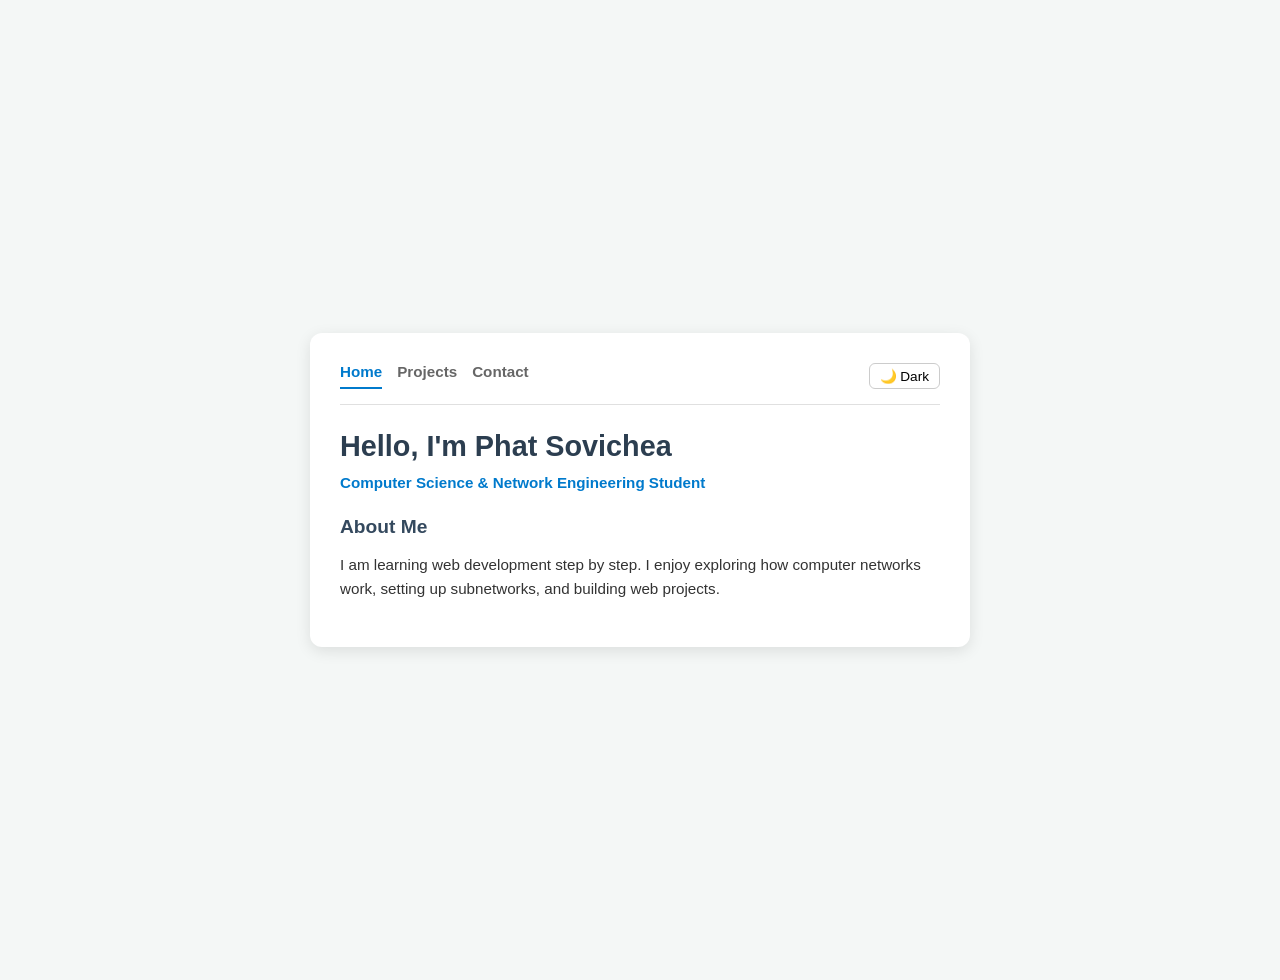
==== index.html @ 4f184385 "Added dark mode feature" ====
<!DOCTYPE html>
<html lang="en">
<head>
    <meta charset="UTF-8">
    <meta name="viewport" content="width=device-width, initial-scale=1.0">
    <title>My Portfolio | Home</title>
    <link rel="stylesheet" href="style.css">
</head>
<body>

    <div class="portfolio-card">
        <header>
            <nav class="navbar">
                <a href="index.html" class="active">Home</a>
                <a href="projects.html">Projects</a>
                <a href="contact.html">Contact</a>
                <button id="theme-toggle" class="theme-btn">🌙 Dark</button>
            </nav>
            <h1>Hello, I'm Phat Sovichea</h1>
            <p class="subtitle">Computer Science & Network Engineering Student</p>
        </header>

        <main>
            <section>
                <h2>About Me</h2>
                <p>I am learning web development step by step. I enjoy exploring how computer networks work, setting up subnetworks, and building web projects.</p>
            </section>
        </main>
    </div>

    <script src="script.js"></script>

</body>
</html>
---- style.css ----
/* 1. Global Setup */
body {
    font-family: 'Segoe UI', Tahoma, Geneva, Verdana, sans-serif;
    background-color: #f4f7f6;
    color: #333333;
    margin: 0;
    padding: 40px 20px;
    display: flex;
    justify-content: center;
    align-items: center;
    min-height: 100vh;
}

/* 2. Main Card Container */
.portfolio-card {
    background-color: #ffffff;
    max-width: 600px;
    width: 100%;
    padding: 30px;
    border-radius: 12px;
    box-shadow: 0 4px 15px rgba(0, 0, 0, 0.1);
}

/* 3. Navigation Bar Styling */
.navbar {
    display: flex;
    gap: 15px;
    margin-bottom: 25px;
    border-bottom: 1px solid #e0e0e0;
    padding-bottom: 15px;
}

.navbar a {
    text-decoration: none;
    color: #666666;
    font-weight: 600;
    font-size: 0.95rem;
    transition: color 0.2s ease;
}

.navbar a:hover {
    color: #007acc;
}

.navbar a.active {
    color: #007acc;
    border-bottom: 2px solid #007acc;
    padding-bottom: 4px;
}

/* 4. Typography & Headers */
h1 {
    color: #2c3e50;
    margin: 0 0 8px 0;
    font-size: 1.8rem;
}

.subtitle {
    color: #007acc;
    font-weight: 600;
    margin: 0 0 20px 0;
}

h2 {
    color: #34495e;
    font-size: 1.2rem;
    margin-top: 15px;
    margin-bottom: 8px;
}

p, li {
    line-height: 1.6;
    font-size: 0.95rem;
}

/* 5. Project Cards */
.project-item {
    background-color: #f8fafc;
    border-left: 4px solid #007acc;
    padding: 12px 18px;
    margin-bottom: 15px;
    border-radius: 0 8px 8px 0;
}

.contact-links {
    list-style: none;
    padding-left: 0;
}

.contact-links li {
    margin-bottom: 10px;
}

/* 6. Dark Mode Styles */
body.dark-mode {
    background-color: #1a1a2e;
    color: #e0e0e0;
}

body.dark-mode .portfolio-card {
    background-color: #16213e;
    box-shadow: 0 4px 15px rgba(0, 0, 0, 0.5);
}

body.dark-mode h1, 
body.dark-mode h2 {
    color: #ffffff;
}

body.dark-mode .navbar a {
    color: #a0a0a0;
}

body.dark-mode .navbar a:hover,
body.dark-mode .navbar a.active {
    color: #4ea8de;
    border-color: #4ea8de;
}

body.dark-mode .project-item {
    background-color: #0f3460;
    border-left-color: #4ea8de;
}

/* Button Styling */
.theme-btn {
    margin-left: auto;
    background: transparent;
    border: 1px solid #ccc;
    padding: 4px 10px;
    border-radius: 6px;
    cursor: pointer;
    font-size: 0.85rem;
    transition: all 0.2s ease;
}

body.dark-mode .theme-btn {
    border-color: #4ea8de;
    color: #ffffff;
}
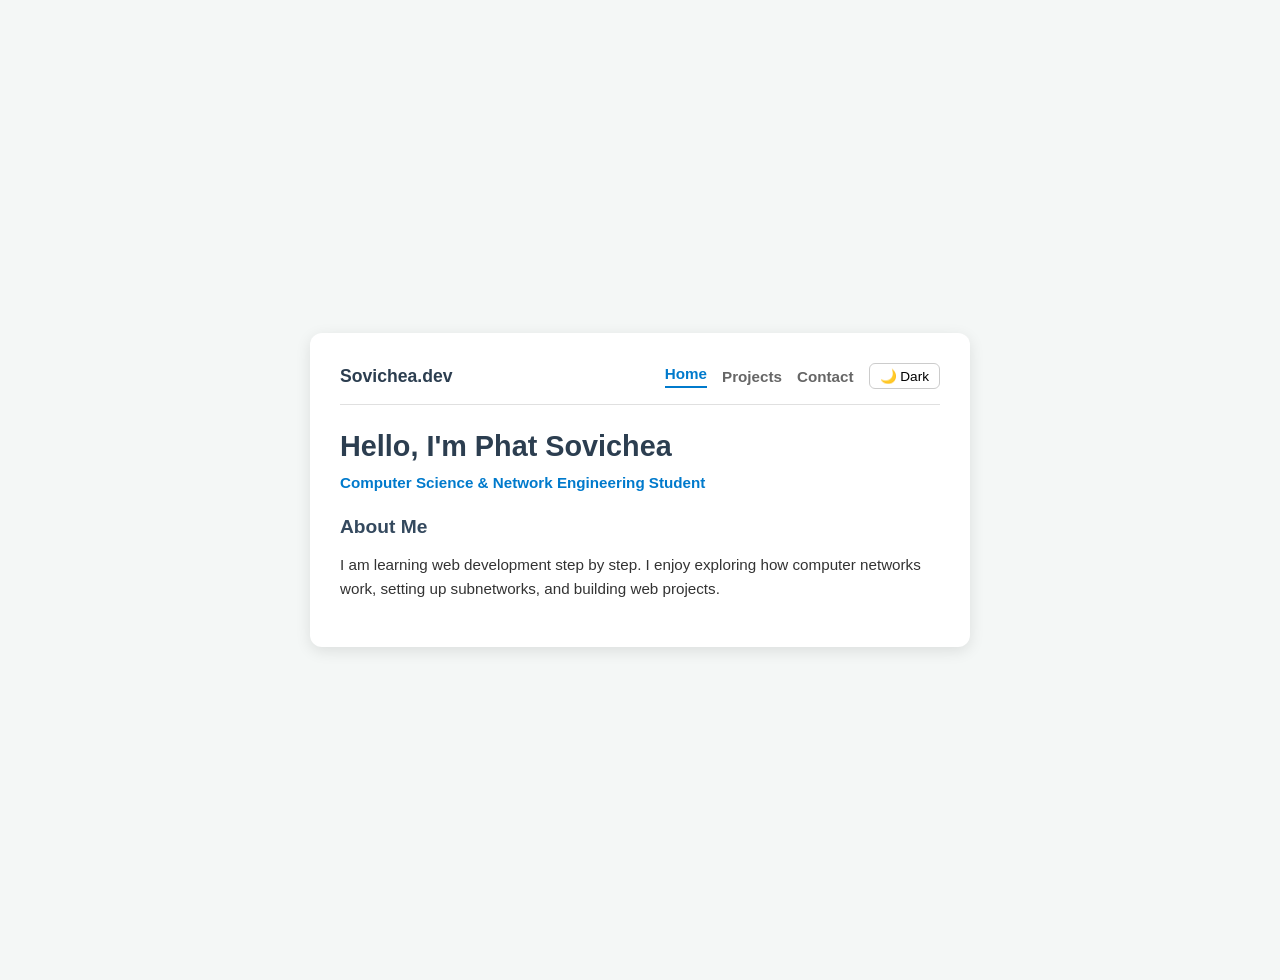
==== commit 5c93dad5: "Added mobile media queries and hamburger menu toggle" ====
--- a/index.html
+++ b/index.html
@@ -11,10 +11,15 @@
     <div class="portfolio-card">
         <header>
             <nav class="navbar">
-                <a href="index.html" class="active">Home</a>
-                <a href="projects.html">Projects</a>
-                <a href="contact.html">Contact</a>
-                <button id="theme-toggle" class="theme-btn">🌙 Dark</button>
+                <span class="logo">Sovichea.dev</span>
+                <button id="hamburger-btn" class="hamburger-btn" aria-label="Toggle Navigation">☰</button>
+                
+                <div id="nav-links" class="nav-links">
+                    <a href="index.html" class="nav-link active">Home</a>
+                    <a href="projects.html" class="nav-link">Projects</a>
+                    <a href="contact.html" class="nav-link">Contact</a>
+                    <button id="theme-toggle" class="theme-btn">🌙 Dark</button>
+                </div>
             </nav>
             <h1>Hello, I'm Phat Sovichea</h1>
             <p class="subtitle">Computer Science & Network Engineering Student</p>
--- a/style.css
+++ b/style.css
@@ -24,10 +24,24 @@
 /* 3. Navigation Bar Styling */
 .navbar {
     display: flex;
-    gap: 15px;
+    justify-content: space-between;
+    align-items: center;
     margin-bottom: 25px;
     border-bottom: 1px solid #e0e0e0;
     padding-bottom: 15px;
+    flex-wrap: wrap;
+}
+
+.logo {
+    font-weight: 700;
+    font-size: 1.1rem;
+    color: #2c3e50;
+}
+
+.nav-links {
+    display: flex;
+    align-items: center;
+    gap: 15px;
 }
 
 .navbar a {
@@ -46,6 +60,15 @@
     color: #007acc;
     border-bottom: 2px solid #007acc;
     padding-bottom: 4px;
+}
+
+.hamburger-btn {
+    display: none; /* Hidden on desktop screens */
+    background: transparent;
+    border: none;
+    font-size: 1.4rem;
+    cursor: pointer;
+    color: #333333;
 }
 
 /* 4. Typography & Headers */
@@ -137,4 +160,223 @@
 body.dark-mode .theme-btn {
     border-color: #4ea8de;
     color: #ffffff;
+}
+
+/* 7. Search & Filter Bar */
+.filter-controls {
+    margin-bottom: 20px;
+    display: flex;
+    flex-direction: column;
+    gap: 12px;
+}
+
+#search-input {
+    width: 100%;
+    padding: 10px 14px;
+    border: 1px solid #d0d7de;
+    border-radius: 6px;
+    font-size: 0.9rem;
+    box-sizing: border-box;
+    outline: none;
+}
+
+#search-input:focus {
+    border-color: #007acc;
+}
+
+.filter-buttons {
+    display: flex;
+    gap: 8px;
+    flex-wrap: wrap;
+}
+
+.filter-btn {
+    background-color: #eef2f5;
+    border: none;
+    padding: 6px 14px;
+    border-radius: 20px;
+    font-size: 0.85rem;
+    cursor: pointer;
+    font-weight: 600;
+    color: #555555;
+    transition: all 0.2s ease;
+}
+
+.filter-btn:hover,
+.filter-btn.active {
+    background-color: #007acc;
+    color: #ffffff;
+}
+
+/* Tag Badges on Cards */
+.tags {
+    display: flex;
+    gap: 6px;
+    margin-top: 10px;
+}
+
+.tag-badge {
+    background-color: #e2e8f0;
+    color: #334155;
+    font-size: 0.75rem;
+    padding: 2px 8px;
+    border-radius: 4px;
+    font-weight: 600;
+}
+
+/* Dark Mode Overrides for Filters */
+body.dark-mode #search-input {
+    background-color: #0f3460;
+    border-color: #1f4287;
+    color: #ffffff;
+}
+
+body.dark-mode .filter-btn {
+    background-color: #0f3460;
+    color: #a0a0a0;
+}
+
+body.dark-mode .filter-btn:hover,
+body.dark-mode .filter-btn.active {
+    background-color: #4ea8de;
+    color: #ffffff;
+}
+
+body.dark-mode .tag-badge {
+    background-color: #1f4287;
+    color: #e0e0e0;
+}
+
+/* 8. Contact Form Styles */
+#contact-form {
+    display: flex;
+    flex-direction: column;
+    gap: 16px;
+    margin-top: 10px;
+}
+
+.form-group {
+    display: flex;
+    flex-direction: column;
+    gap: 6px;
+}
+
+.form-group label {
+    font-size: 0.85rem;
+    font-weight: 600;
+    color: #444444;
+}
+
+.form-group input,
+.form-group textarea {
+    padding: 10px 12px;
+    border: 1px solid #d0d7de;
+    border-radius: 6px;
+    font-size: 0.9rem;
+    font-family: inherit;
+    outline: none;
+    transition: border-color 0.2s ease;
+}
+
+.form-group input:focus,
+.form-group textarea:focus {
+    border-color: #007acc;
+}
+
+.submit-btn {
+    background-color: #007acc;
+    color: #ffffff;
+    border: none;
+    padding: 12px;
+    border-radius: 6px;
+    font-weight: 600;
+    font-size: 0.95rem;
+    cursor: pointer;
+    transition: background-color 0.2s ease;
+}
+
+.submit-btn:hover {
+    background-color: #005999;
+}
+
+.form-status {
+    font-size: 0.85rem;
+    margin-top: 8px;
+    font-weight: 600;
+}
+
+.form-status.success {
+    color: #2e7d32;
+}
+
+.form-status.error {
+    color: #d32f2f;
+}
+
+/* Dark Mode Overrides for Form */
+body.dark-mode .form-group label {
+    color: #e0e0e0;
+}
+
+body.dark-mode .form-group input,
+body.dark-mode .form-group textarea {
+    background-color: #0f3460;
+    border-color: #1f4287;
+    color: #ffffff;
+}
+
+body.dark-mode .submit-btn {
+    background-color: #4ea8de;
+}
+
+body.dark-mode .submit-btn:hover {
+    background-color: #3a86b7;
+}
+
+/* 9. Mobile Responsive Media Queries */
+@media (max-width: 600px) {
+    body {
+        padding: 15px 10px;
+    }
+
+    .portfolio-card {
+        padding: 20px;
+    }
+
+    .hamburger-btn {
+        display: block; /* Show hamburger button on small screens */
+    }
+
+    .nav-links {
+        display: none; /* Hide navigation links by default on mobile */
+        flex-direction: column;
+        width: 100%;
+        gap: 12px;
+        margin-top: 15px;
+        padding-top: 15px;
+        border-top: 1px solid #e0e0e0;
+        align-items: flex-start;
+    }
+
+    .nav-links.active {
+        display: flex; /* Display links when active class is toggled */
+    }
+
+    .theme-btn {
+        margin-left: 0;
+        width: 100%;
+    }
+}
+
+/* Dark Mode Overrides for Mobile Menu */
+body.dark-mode .logo {
+    color: #ffffff;
+}
+
+body.dark-mode .hamburger-btn {
+    color: #ffffff;
+}
+
+body.dark-mode .nav-links {
+    border-top-color: #1f4287;
 }
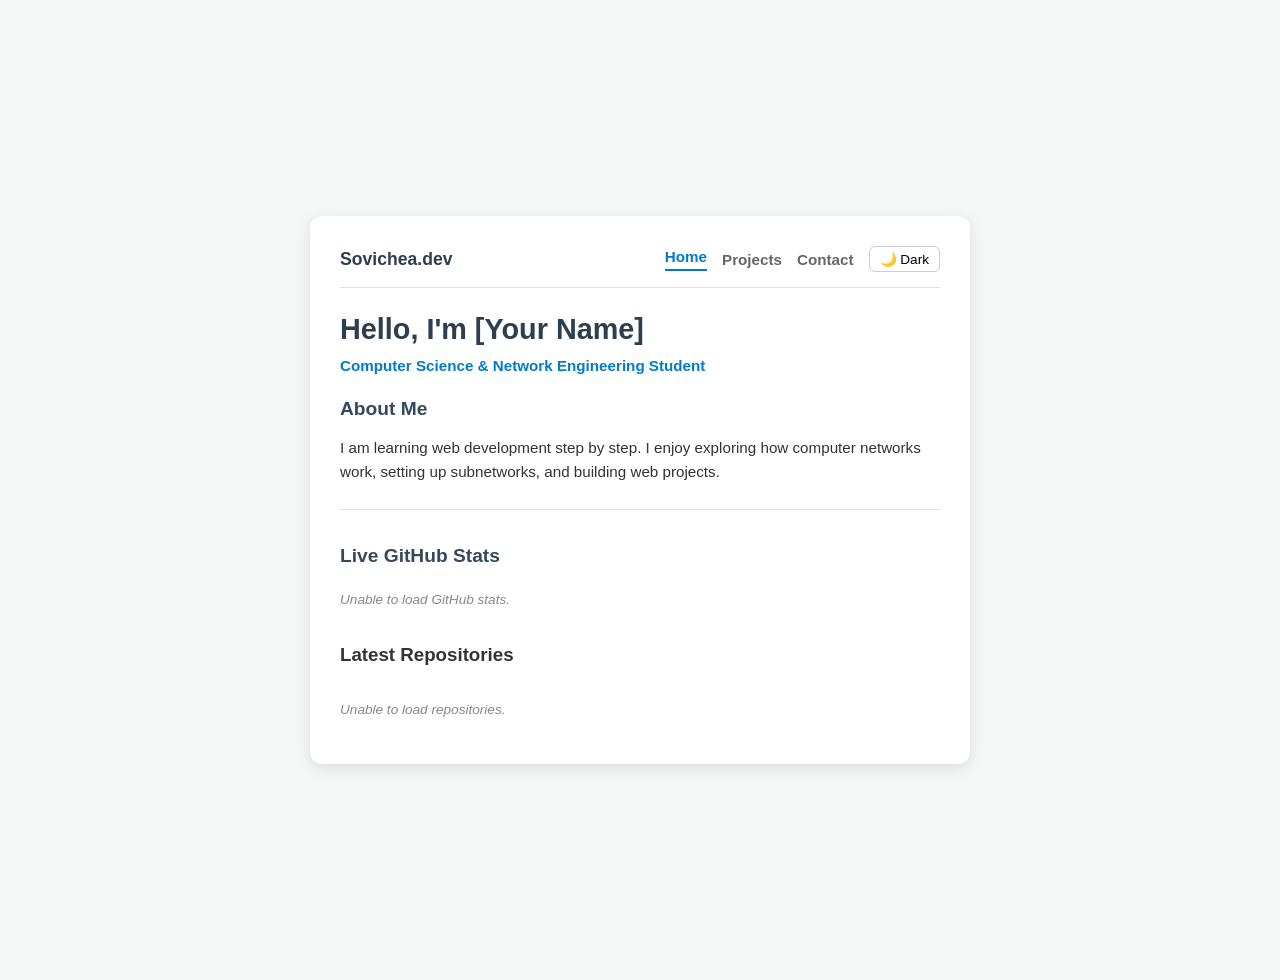
==== commit e57d7059: "Integrated live GitHub profile stats and repos API" ====
--- a/index.html
+++ b/index.html
@@ -13,7 +13,7 @@
             <nav class="navbar">
                 <span class="logo">Sovichea.dev</span>
                 <button id="hamburger-btn" class="hamburger-btn" aria-label="Toggle Navigation">☰</button>
-                
+
                 <div id="nav-links" class="nav-links">
                     <a href="index.html" class="nav-link active">Home</a>
                     <a href="projects.html" class="nav-link">Projects</a>
@@ -21,7 +21,7 @@
                     <button id="theme-toggle" class="theme-btn">🌙 Dark</button>
                 </div>
             </nav>
-            <h1>Hello, I'm Phat Sovichea</h1>
+            <h1>Hello, I'm [Your Name]</h1>
             <p class="subtitle">Computer Science & Network Engineering Student</p>
         </header>
 
@@ -30,10 +30,22 @@
                 <h2>About Me</h2>
                 <p>I am learning web development step by step. I enjoy exploring how computer networks work, setting up subnetworks, and building web projects.</p>
             </section>
+
+            <!-- Live GitHub Stats & Recent Repos Section -->
+            <section class="github-section">
+                <h2>Live GitHub Stats</h2>
+                <div id="github-stats" class="github-stats-container">
+                    <p class="loading-text">Loading GitHub profile...</p>
+                </div>
+
+                <h3>Latest Repositories</h3>
+                <div id="github-repos" class="github-repos-list">
+                    <p class="loading-text">Fetching latest projects...</p>
+                </div>
+            </section>
         </main>
     </div>
 
     <script src="script.js"></script>
-
 </body>
 </html>
--- a/style.css
+++ b/style.css
@@ -379,4 +379,120 @@
 
 body.dark-mode .nav-links {
     border-top-color: #1f4287;
+}
+
+/* 10. Live GitHub Stats & Repos */
+.github-section {
+    margin-top: 25px;
+    border-top: 1px solid #e0e0e0;
+    padding-top: 20px;
+}
+
+.github-stats-container {
+    display: flex;
+    gap: 15px;
+    margin-bottom: 20px;
+}
+
+.stat-box {
+    flex: 1;
+    background-color: #f8fafc;
+    border: 1px solid #e2e8f0;
+    padding: 12px;
+    border-radius: 8px;
+    text-align: center;
+}
+
+.stat-number {
+    display: block;
+    font-size: 1.4rem;
+    font-weight: 700;
+    color: #007acc;
+}
+
+.stat-label {
+    font-size: 0.8rem;
+    color: #64748b;
+}
+
+.github-repos-list {
+    display: flex;
+    flex-direction: column;
+    gap: 10px;
+}
+
+.repo-card {
+    background-color: #ffffff;
+    border: 1px solid #e2e8f0;
+    padding: 12px 16px;
+    border-radius: 8px;
+    text-decoration: none;
+    color: inherit;
+    transition: transform 0.2s ease, border-color 0.2s ease;
+}
+
+.repo-card:hover {
+    transform: translateY(-2px);
+    border-color: #007acc;
+}
+
+.repo-header {
+    display: flex;
+    justify-content: space-between;
+    align-items: center;
+}
+
+.repo-title {
+    font-weight: 600;
+    color: #007acc;
+    font-size: 0.95rem;
+}
+
+.repo-stars {
+    font-size: 0.8rem;
+    color: #64748b;
+}
+
+.repo-desc {
+    font-size: 0.85rem;
+    color: #475569;
+    margin: 6px 0 0 0;
+}
+
+.loading-text {
+    font-size: 0.85rem;
+    color: #888888;
+    font-style: italic;
+}
+
+/* Dark Mode Overrides for GitHub Section */
+body.dark-mode .github-section {
+    border-top-color: #1f4287;
+}
+
+body.dark-mode .stat-box {
+    background-color: #0f3460;
+    border-color: #1f4287;
+}
+
+body.dark-mode .stat-number {
+    color: #4ea8de;
+}
+
+body.dark-mode .stat-label {
+    color: #a0a0a0;
+}
+
+body.dark-mode .repo-card {
+    background-color: #0f3460;
+    border-color: #1f4287;
+}
+
+body.dark-mode .repo-title {
+    color: #4ea8de;
+}
+
+body.dark-mode .repo-desc,
+body.dark-mode .repo-stars {
+    color: #cbd5e1;
 }
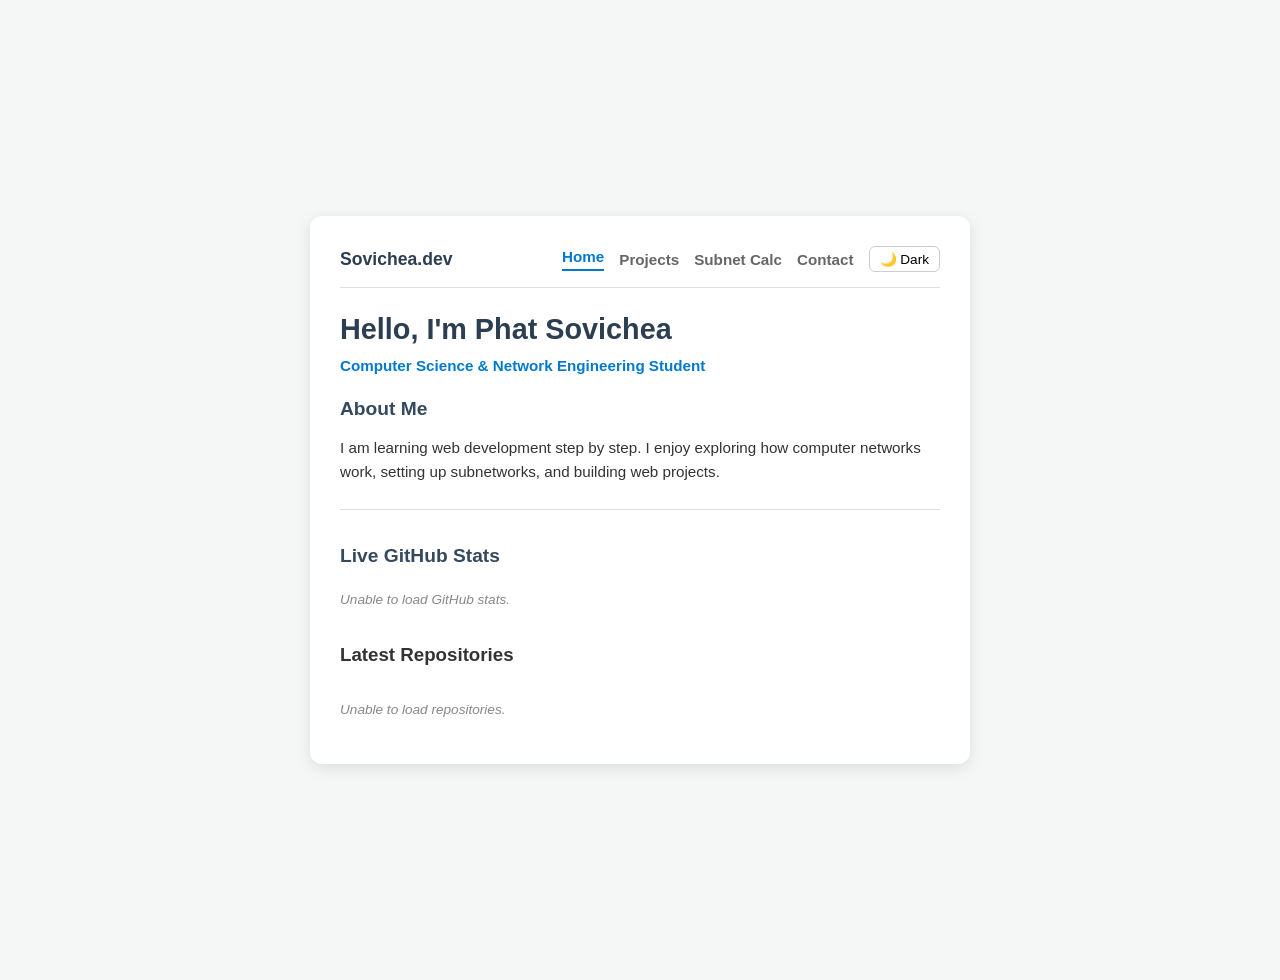
==== commit db29f837: "Added interactive IPv4 Subnet Calculator tool" ====
--- a/index.html
+++ b/index.html
@@ -17,11 +17,12 @@
                 <div id="nav-links" class="nav-links">
                     <a href="index.html" class="nav-link active">Home</a>
                     <a href="projects.html" class="nav-link">Projects</a>
+                    <a href="subnet.html" class="nav-link">Subnet Calc</a>
                     <a href="contact.html" class="nav-link">Contact</a>
                     <button id="theme-toggle" class="theme-btn">🌙 Dark</button>
                 </div>
             </nav>
-            <h1>Hello, I'm [Your Name]</h1>
+            <h1>Hello, I'm Phat Sovichea</h1>
             <p class="subtitle">Computer Science & Network Engineering Student</p>
         </header>
 
--- a/style.css
+++ b/style.css
@@ -495,4 +495,65 @@
 body.dark-mode .repo-desc,
 body.dark-mode .repo-stars {
     color: #cbd5e1;
+}
+
+/* 11. Subnet Calculator Tool */
+.subnet-tool {
+    display: flex;
+    flex-direction: column;
+    gap: 16px;
+}
+
+.subnet-results-card {
+    background-color: #f8fafc;
+    border: 1px solid #e2e8f0;
+    border-radius: 8px;
+    padding: 16px;
+    margin-top: 10px;
+    display: flex;
+    flex-direction: column;
+    gap: 10px;
+}
+
+.result-row {
+    display: flex;
+    justify-content: space-between;
+    align-items: center;
+    border-bottom: 1px dashed #e2e8f0;
+    padding-bottom: 8px;
+    font-size: 0.9rem;
+}
+
+.result-row:last-child {
+    border-bottom: none;
+    padding-bottom: 0;
+}
+
+.result-label {
+    font-weight: 600;
+    color: #475569;
+}
+
+.result-val {
+    font-family: 'Courier New', Courier, monospace;
+    font-weight: 700;
+    color: #007acc;
+}
+
+/* Dark Mode Overrides for Subnet Tool */
+body.dark-mode .subnet-results-card {
+    background-color: #0f3460;
+    border-color: #1f4287;
+}
+
+body.dark-mode .result-row {
+    border-bottom-color: #1f4287;
+}
+
+body.dark-mode .result-label {
+    color: #cbd5e1;
+}
+
+body.dark-mode .result-val {
+    color: #4ea8de;
 }
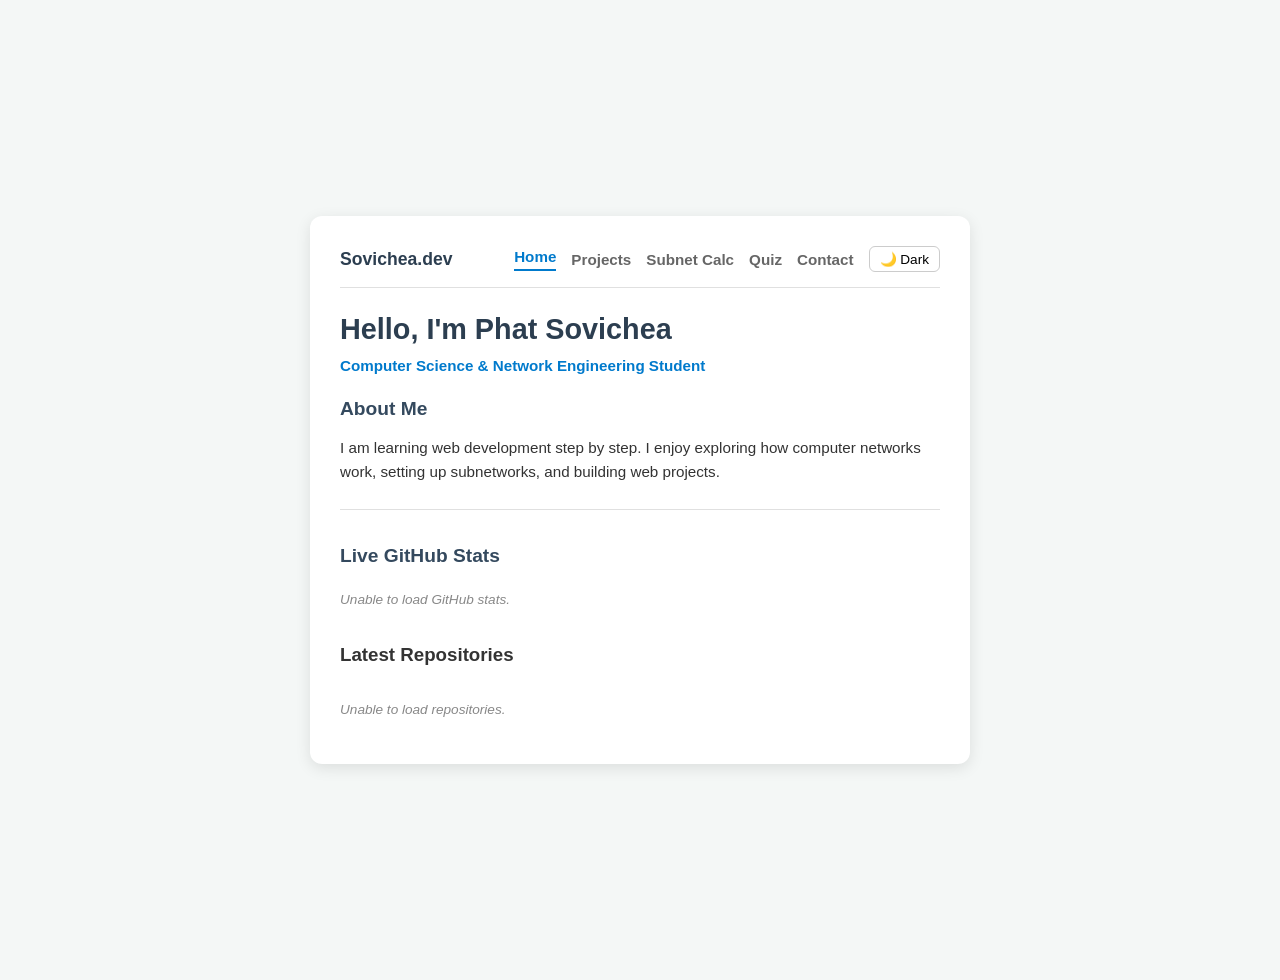
==== commit a7e24aee: "Added clean interactive CS and Networking quiz widget" ====
--- a/index.html
+++ b/index.html
@@ -18,6 +18,7 @@
                     <a href="index.html" class="nav-link active">Home</a>
                     <a href="projects.html" class="nav-link">Projects</a>
                     <a href="subnet.html" class="nav-link">Subnet Calc</a>
+                    <a href="quiz.html" class="nav-link">Quiz</a>
                     <a href="contact.html" class="nav-link">Contact</a>
                     <button id="theme-toggle" class="theme-btn">🌙 Dark</button>
                 </div>
--- a/style.css
+++ b/style.css
@@ -556,4 +556,84 @@
 
 body.dark-mode .result-val {
     color: #4ea8de;
+}
+
+/* 12. Knowledge Quiz Widget */
+.quiz-header {
+    display: flex;
+    justify-content: space-between;
+    font-size: 0.85rem;
+    font-weight: 600;
+    color: #64748b;
+    margin-bottom: 15px;
+}
+
+.options-container {
+    display: flex;
+    flex-direction: column;
+    gap: 10px;
+    margin: 20px 0;
+}
+
+.option-btn {
+    background-color: #f8fafc;
+    border: 1px solid #cbd5e1;
+    padding: 12px 16px;
+    border-radius: 8px;
+    font-size: 0.9rem;
+    text-align: left;
+    cursor: pointer;
+    transition: all 0.2s ease;
+    color: #334155;
+    font-weight: 500;
+}
+
+.option-btn:hover:not([disabled]) {
+    background-color: #e2e8f0;
+    border-color: #007acc;
+}
+
+.option-btn.correct {
+    background-color: #dcfce7;
+    border-color: #22c55e;
+    color: #15803d;
+}
+
+.option-btn.incorrect {
+    background-color: #fee2e2;
+    border-color: #ef4444;
+    color: #b91c1c;
+}
+
+.result-card {
+    text-align: center;
+    padding: 20px;
+}
+
+/* Dark Mode Overrides for Quiz */
+body.dark-mode .quiz-header {
+    color: #a0a0a0;
+}
+
+body.dark-mode .option-btn {
+    background-color: #0f3460;
+    border-color: #1f4287;
+    color: #e0e0e0;
+}
+
+body.dark-mode .option-btn:hover:not([disabled]) {
+    background-color: #1a4980;
+    border-color: #4ea8de;
+}
+
+body.dark-mode .option-btn.correct {
+    background-color: #064e3b;
+    border-color: #10b981;
+    color: #a7f3d0;
+}
+
+body.dark-mode .option-btn.incorrect {
+    background-color: #7f1d1d;
+    border-color: #f87171;
+    color: #fecaca;
 }
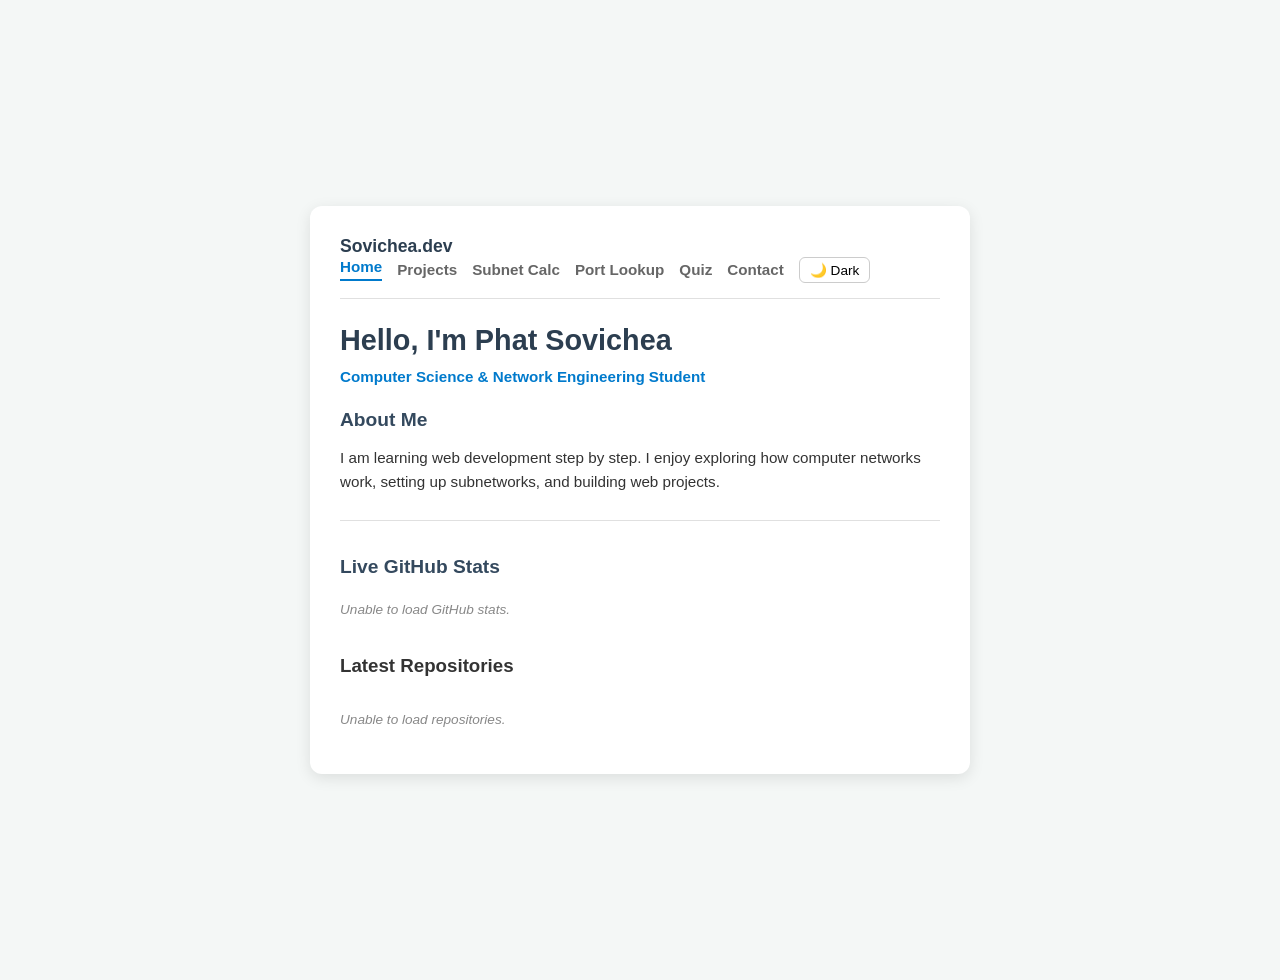
==== commit 31d62682: "Added interactive Port & Protocol Lookup tool" ====
--- a/index.html
+++ b/index.html
@@ -18,6 +18,7 @@
                     <a href="index.html" class="nav-link active">Home</a>
                     <a href="projects.html" class="nav-link">Projects</a>
                     <a href="subnet.html" class="nav-link">Subnet Calc</a>
+                    <a href="ports.html" class="nav-link">Port Lookup</a>
                     <a href="quiz.html" class="nav-link">Quiz</a>
                     <a href="contact.html" class="nav-link">Contact</a>
                     <button id="theme-toggle" class="theme-btn">🌙 Dark</button>
--- a/style.css
+++ b/style.css
@@ -636,4 +636,98 @@
     background-color: #7f1d1d;
     border-color: #f87171;
     color: #fecaca;
+}
+
+/* 13. Port & Protocol Lookup Tool */
+.ports-grid {
+    display: flex;
+    flex-direction: column;
+    gap: 12px;
+    margin-top: 15px;
+}
+
+.port-card {
+    background-color: #f8fafc;
+    border: 1px solid #e2e8f0;
+    border-left: 4px solid #007acc;
+    padding: 14px 18px;
+    border-radius: 0 8px 8px 0;
+    display: flex;
+    justify-content: space-between;
+    align-items: center;
+    transition: transform 0.2s ease, border-color 0.2s ease;
+}
+
+.port-card:hover {
+    transform: translateX(3px);
+}
+
+.port-info h2 {
+    margin: 0 0 4px 0;
+    font-size: 1.05rem;
+    color: #1e293b;
+}
+
+.port-info p {
+    margin: 0;
+    font-size: 0.85rem;
+    color: #64748b;
+}
+
+.port-badge-group {
+    display: flex;
+    flex-direction: column;
+    align-items: flex-end;
+    gap: 6px;
+}
+
+.port-number {
+    font-family: 'Courier New', Courier, monospace;
+    font-weight: 700;
+    font-size: 1.1rem;
+    color: #007acc;
+}
+
+.transport-badge {
+    background-color: #e0f2fe;
+    color: #0369a1;
+    font-size: 0.75rem;
+    font-weight: 600;
+    padding: 2px 8px;
+    border-radius: 12px;
+}
+
+/* Dark Mode Overrides for Port Lookup */
+body.dark-mode .port-card {
+    background-color: #0f3460;
+    border-color: #1f4287;
+    border-left-color: #4ea8de;
+}
+
+body.dark-mode .port-info h2 {
+    color: #ffffff;
+}
+
+body.dark-mode .port-info p {
+    color: #cbd5e1;
+}
+
+body.dark-mode .port-number {
+    color: #4ea8de;
+}
+
+body.dark-mode .transport-badge {
+    background-color: #1e3a8a;
+    color: #93c5fd;
+}
+
+body.dark-mode .port-filter-btn {
+    background-color: #0f3460;
+    color: #a0a0a0;
+}
+
+body.dark-mode .port-filter-btn:hover,
+body.dark-mode .port-filter-btn.active {
+    background-color: #4ea8de;
+    color: #ffffff;
 }
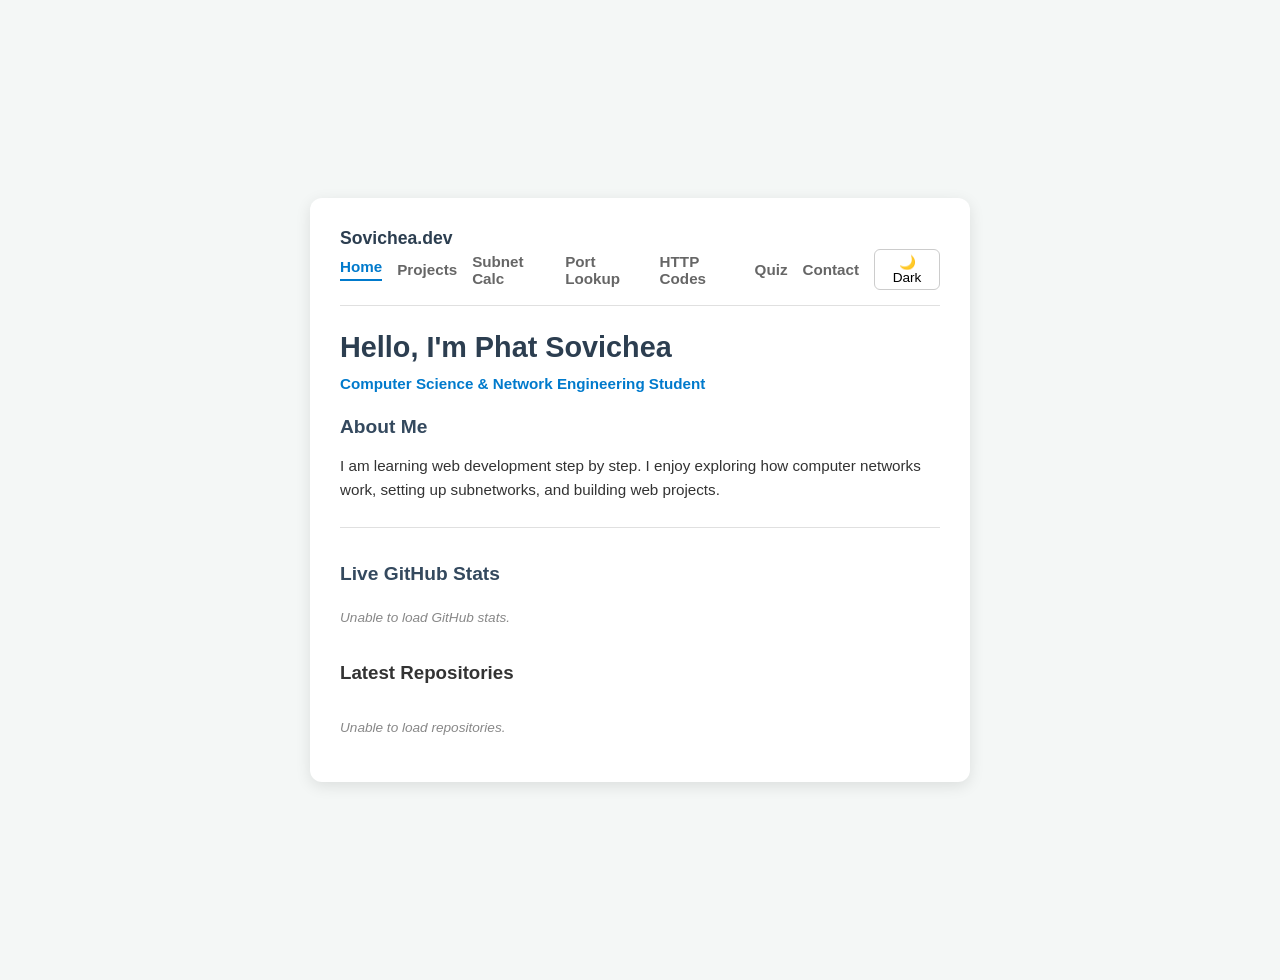
==== commit 1a897907: "Added interactive HTTP Status Code Explorer page" ====
--- a/index.html
+++ b/index.html
@@ -19,6 +19,7 @@
                     <a href="projects.html" class="nav-link">Projects</a>
                     <a href="subnet.html" class="nav-link">Subnet Calc</a>
                     <a href="ports.html" class="nav-link">Port Lookup</a>
+                    <a href="http.html" class="nav-link">HTTP Codes</a>
                     <a href="quiz.html" class="nav-link">Quiz</a>
                     <a href="contact.html" class="nav-link">Contact</a>
                     <button id="theme-toggle" class="theme-btn">🌙 Dark</button>
--- a/style.css
+++ b/style.css
@@ -730,4 +730,66 @@
 body.dark-mode .port-filter-btn.active {
     background-color: #4ea8de;
     color: #ffffff;
+}
+
+/* 14. HTTP Status Code Explorer */
+.code-badge {
+    font-family: 'Courier New', Courier, monospace;
+    font-weight: 700;
+    font-size: 0.85rem;
+    padding: 3px 10px;
+    border-radius: 12px;
+}
+
+/* Category Badge Colors */
+.badge-2xx {
+    background-color: #dcfce7;
+    color: #15803d;
+}
+
+.badge-3xx {
+    background-color: #e0f2fe;
+    color: #0369a1;
+}
+
+.badge-4xx {
+    background-color: #fef3c7;
+    color: #b45309;
+}
+
+.badge-5xx {
+    background-color: #fee2e2;
+    color: #b91c1c;
+}
+
+/* Dark Mode Overrides for Badges */
+body.dark-mode .badge-2xx {
+    background-color: #064e3b;
+    color: #a7f3d0;
+}
+
+body.dark-mode .badge-3xx {
+    background-color: #1e3a8a;
+    color: #93c5fd;
+}
+
+body.dark-mode .badge-4xx {
+    background-color: #78350f;
+    color: #fde68a;
+}
+
+body.dark-mode .badge-5xx {
+    background-color: #7f1d1d;
+    color: #fecaca;
+}
+
+body.dark-mode .http-filter-btn {
+    background-color: #0f3460;
+    color: #a0a0a0;
+}
+
+body.dark-mode .http-filter-btn:hover,
+body.dark-mode .http-filter-btn.active {
+    background-color: #4ea8de;
+    color: #ffffff;
 }
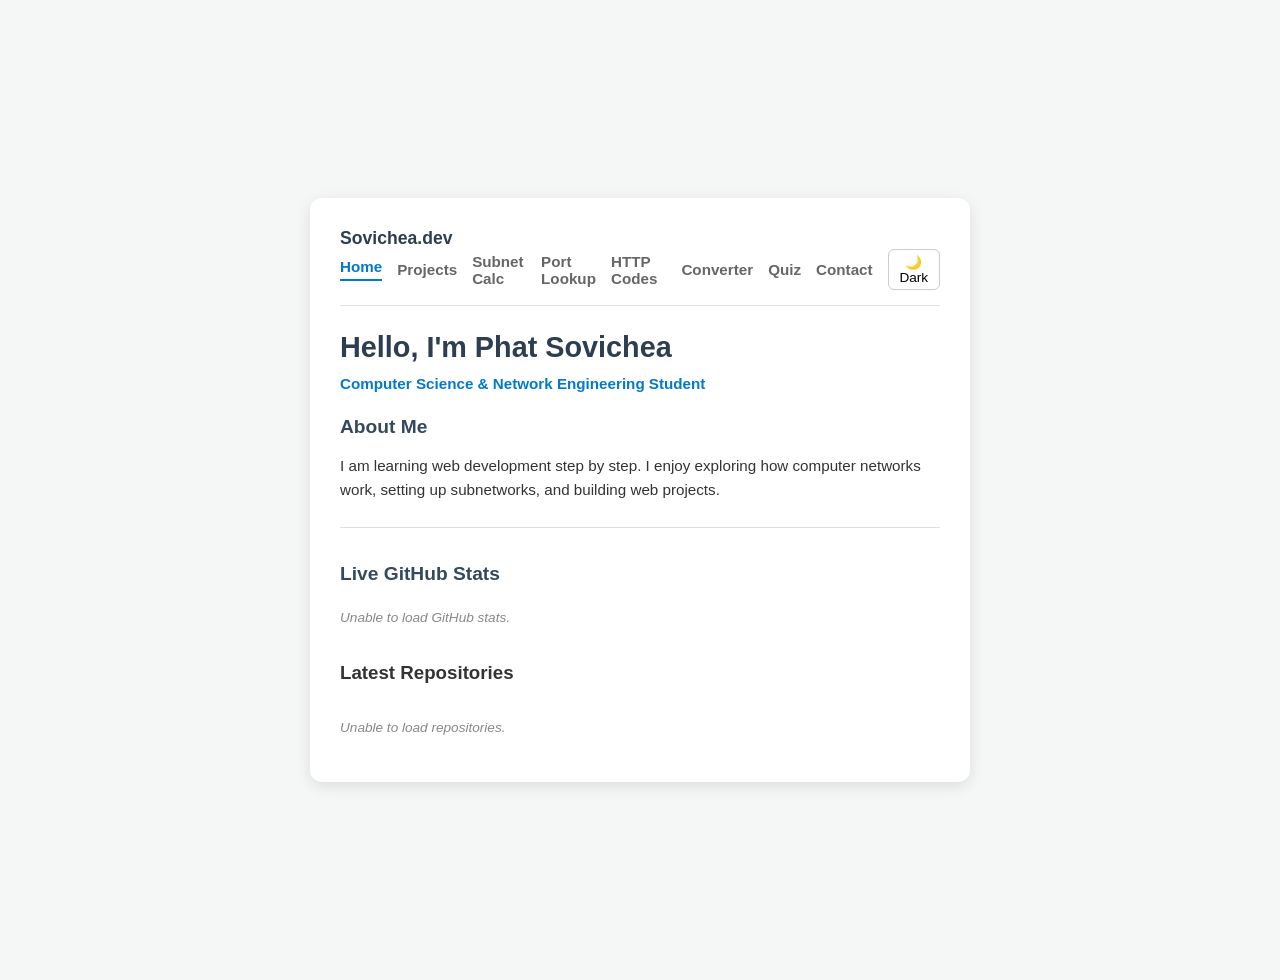
==== commit 36fcd6d8: "Added interactive Base & Number System Converter page" ====
--- a/index.html
+++ b/index.html
@@ -20,6 +20,7 @@
                     <a href="subnet.html" class="nav-link">Subnet Calc</a>
                     <a href="ports.html" class="nav-link">Port Lookup</a>
                     <a href="http.html" class="nav-link">HTTP Codes</a>
+                    <a href="converter.html" class="nav-link">Converter</a>
                     <a href="quiz.html" class="nav-link">Quiz</a>
                     <a href="contact.html" class="nav-link">Contact</a>
                     <button id="theme-toggle" class="theme-btn">🌙 Dark</button>
--- a/style.css
+++ b/style.css
@@ -792,4 +792,55 @@
 body.dark-mode .http-filter-btn.active {
     background-color: #4ea8de;
     color: #ffffff;
+}
+
+/* 15. Base & Number System Converter */
+.converter-grid {
+    display: grid;
+    grid-template-columns: 1fr 1fr;
+    gap: 16px;
+    margin-bottom: 20px;
+}
+
+.converter-grid input {
+    font-family: 'Courier New', Courier, monospace;
+    font-weight: 700;
+}
+
+.section-divider {
+    border: none;
+    border-top: 1px solid #e0e0e0;
+    margin: 25px 0;
+}
+
+.text-encoder-section h2 {
+    font-size: 1.1rem;
+    margin-bottom: 12px;
+}
+
+.encoded-results {
+    background-color: #f8fafc;
+    border: 1px solid #e2e8f0;
+    border-radius: 8px;
+    padding: 14px;
+    margin-top: 12px;
+    display: flex;
+    flex-direction: column;
+    gap: 10px;
+}
+
+@media (max-width: 600px) {
+    .converter-grid {
+        grid-template-columns: 1fr;
+    }
+}
+
+/* Dark Mode Overrides for Converter */
+body.dark-mode .section-divider {
+    border-top-color: #1f4287;
+}
+
+body.dark-mode .encoded-results {
+    background-color: #0f3460;
+    border-color: #1f4287;
 }
